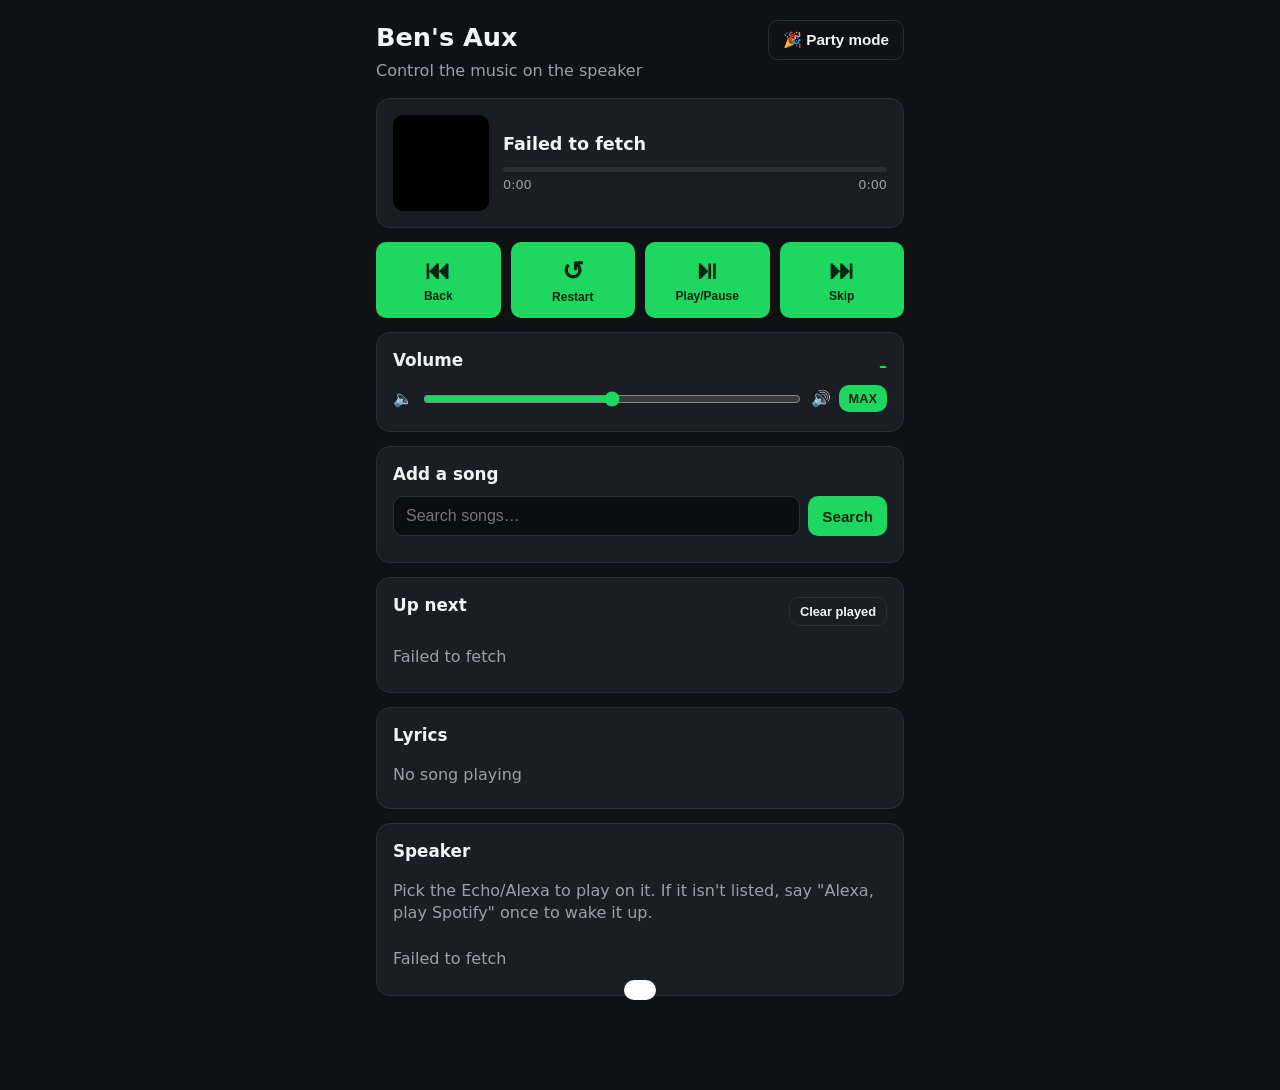
==== index.html @ 4b793a37 "Always load fresh config" ====
<!doctype html>
<html lang="en">
<head>
  <meta charset="utf-8">
  <meta name="viewport" content="width=device-width, initial-scale=1">
  <title>Aux Control</title>
  <link rel="stylesheet" href="style.css">
</head>
<body>
  <main class="wrap">
    <header class="top">
      <div>
        <h1 id="partyName">Aux Control</h1>
        <p class="sub">Control the music on the speaker</p>
      </div>
      <button id="partyBtn" class="ghost hidden">🎉 Party mode</button>
    </header>

    <section id="gate" class="card hidden">
      <h2>Enter the access code</h2>
      <form id="gateForm" class="row">
        <input id="gateInput" type="password" placeholder="Code" autocomplete="off">
        <button type="submit">Unlock</button>
      </form>
      <p id="gateMsg" class="muted"></p>
    </section>

    <div id="app" class="hidden">
      <section class="card now">
        <img id="art" alt="" src="[data-uri]">
        <div class="meta">
          <div id="title" class="title">Nothing playing</div>
          <div id="artist" class="muted"></div>
          <div class="bar"><div id="progress"></div></div>
          <div class="times"><span id="tNow">0:00</span><span id="tDur">0:00</span></div>
        </div>
      </section>

      <section class="controls">
        <button data-act="previous" title="Previous song">⏮<span>Back</span></button>
        <button data-act="restart" title="Restart this song">↺<span>Restart</span></button>
        <button data-act="toggle" id="playBtn" title="Play / pause"><b>⏯</b><span>Play/Pause</span></button>
        <button data-act="next" title="Skip">⏭<span>Skip</span></button>
      </section>

      <section class="card">
        <div class="row between"><h2>Volume</h2><span id="volVal" class="vol-val">–</span></div>
        <div class="row center">
          <span>🔈</span>
          <input id="vol" type="range" min="0" max="100" step="1" value="50">
          <span>🔊</span>
          <button id="volMax" class="small">MAX</button>
        </div>
        <p id="volNote" class="muted small-txt hidden">This speaker doesn't let Spotify change its volume.</p>
      </section>

      <section class="card">
        <h2>Add a song</h2>
        <form id="searchForm" class="row">
          <input id="q" type="search" placeholder="Search songs…" autocomplete="off">
          <button type="submit">Search</button>
        </form>
        <ul id="results" class="list"></ul>
      </section>

      <section class="card">
        <div class="row between"><h2>Up next</h2><button id="clearPlayed" class="ghost small">Clear played</button></div>
        <div id="startBanner" class="banner hidden">
          <span>The party queue isn't what's playing right now.</span>
          <button id="startQueue" class="small">▶ Start party queue</button>
        </div>
        <ul id="queue" class="list"></ul>
      </section>

      <section class="card">
        <div class="row between"><h2>Lyrics</h2><span id="lyrSrc" class="muted small-txt"></span></div>
        <div id="lyrics" class="lyrics"><p class="muted">No song playing</p></div>
      </section>

      <section class="card">
        <h2>Speaker</h2>
        <p class="muted">Pick the Echo/Alexa to play on it. If it isn't listed, say "Alexa, play Spotify" once to wake it up.</p>
        <ul id="devices" class="list"></ul>
      </section>
    </div>

    <div id="toast" class="toast"></div>
  </main>

  <div id="party" class="party hidden">
    <div id="partyBg" class="party-bg"></div>
    <button id="partyExit" class="party-exit" title="Exit">✕</button>
    <div class="party-inner">
      <img id="pArt" alt="">
      <div class="party-meta">
        <div id="pTitle" class="p-title"></div>
        <div id="pArtist" class="p-artist"></div>
        <div class="bar p-bar"><div id="pProgress"></div></div>
        <div id="pLyric" class="p-lyric"></div>
        <div id="pLyricNext" class="p-lyric-next"></div>
        <div id="pNext" class="p-next"></div>
      </div>
    </div>
  </div>

  <script>
    // Load config + app fresh every time (GitHub Pages caches files for ~10 min).
    (function () {
      var v = Date.now();
      function load(src, cb) { var s = document.createElement("script"); s.src = src + "?v=" + v; s.onload = cb; document.body.appendChild(s); }
      load("config.js", function () { load("app.js"); });
    })();
  </script>
</body>
</html>
---- style.css ----
:root {
  --bg: #0f1115; --card: #1a1d24; --text: #f2f3f5; --muted: #9aa0ab;
  --accent: #1ed760; --accent-ink: #06240f; --line: #2a2e37;
}
* { box-sizing: border-box; }
body { margin: 0; background: var(--bg); color: var(--text);
  font: 16px/1.4 system-ui, -apple-system, Segoe UI, Roboto, sans-serif; }
.wrap { max-width: 560px; margin: 0 auto; padding: 20px 16px 80px; }
header h1 { margin: 0; font-size: 1.6rem; }
.sub, .muted { color: var(--muted); }
.sub { margin: 4px 0 16px; }
.hidden { display: none !important; }
.card { background: var(--card); border: 1px solid var(--line); border-radius: 14px; padding: 16px; margin-bottom: 14px; }
.card h2 { margin: 0 0 10px; font-size: 1.05rem; }
.now { display: flex; gap: 14px; align-items: center; }
#art { width: 96px; height: 96px; border-radius: 10px; object-fit: cover; background: #000; flex: none; }
.meta { flex: 1; min-width: 0; }
.title { font-weight: 700; font-size: 1.1rem; white-space: nowrap; overflow: hidden; text-overflow: ellipsis; }
.bar { height: 5px; background: var(--line); border-radius: 3px; margin-top: 10px; overflow: hidden; }
#progress { height: 100%; width: 0; background: var(--accent); transition: width .5s linear; }
.times { display: flex; justify-content: space-between; font-size: .8rem; color: var(--muted); margin-top: 4px; }
.controls { display: grid; grid-template-columns: repeat(4, 1fr); gap: 10px; margin-bottom: 14px; }
.controls button { font-size: 1.6rem; padding: 14px 4px; display: flex; flex-direction: column; align-items: center; gap: 4px; }
.controls button span { font-size: .75rem; font-weight: 600; }
button { background: var(--accent); color: var(--accent-ink); border: 0; border-radius: 10px;
  padding: 10px 14px; font-weight: 700; cursor: pointer; font-size: .95rem; }
button:active { transform: scale(.97); }
button.ghost { background: transparent; color: var(--text); border: 1px solid var(--line); }
button:disabled { opacity: .5; cursor: default; }
.row { display: flex; gap: 8px; }
input { flex: 1; min-width: 0; background: #0b0d11; color: var(--text); border: 1px solid var(--line);
  border-radius: 10px; padding: 10px 12px; font-size: 1rem; }
.list { list-style: none; margin: 10px 0 0; padding: 0; }
.list li { display: flex; align-items: center; gap: 10px; padding: 8px 0; border-top: 1px solid var(--line); }
.list li:first-child { border-top: 0; }
.list img { width: 42px; height: 42px; border-radius: 6px; flex: none; }
.list .txt { flex: 1; min-width: 0; }
.list .txt div { white-space: nowrap; overflow: hidden; text-overflow: ellipsis; }
.list .txt .muted { font-size: .85rem; }
.active-dev { color: var(--accent); font-weight: 700; }
.toast { position: fixed; left: 50%; bottom: 20px; transform: translateX(-50%) translateY(120px);
  background: #fff; color: #111; padding: 10px 16px; border-radius: 999px; font-weight: 600;
  transition: transform .25s; max-width: 90vw; text-align: center; }
.toast.show { transform: translateX(-50%) translateY(0); }
pre { white-space: pre-wrap; word-break: break-all; background: #0b0d11; padding: 12px; border-radius: 10px; border: 1px solid var(--line); }
a { color: var(--accent); }
ol li { margin-bottom: 8px; }
code { background: #0b0d11; padding: 1px 5px; border-radius: 4px; }

/* ---- v2 additions ---- */
.top { display: flex; justify-content: space-between; align-items: flex-start; gap: 10px; }
.row.between { justify-content: space-between; align-items: center; }
.row.center { align-items: center; }
.small { padding: 6px 10px; font-size: .8rem; }
.small-txt { font-size: .8rem; margin: 8px 0 0; }
.vol-val { font-weight: 700; color: var(--accent); }
input[type=range] { flex: 1; accent-color: var(--accent); padding: 0; border: 0; background: transparent; height: 28px; }
.banner { display: flex; gap: 10px; align-items: center; justify-content: space-between; flex-wrap: wrap;
  background: #23301f; border: 1px solid #2f5a2a; padding: 10px; border-radius: 10px; margin-top: 10px; font-size: .9rem; }
.qbtns { display: flex; gap: 4px; flex: none; }
.qbtns button { padding: 6px 8px; font-size: .85rem; background: #2a2e37; color: var(--text); }
.qbtns button.del { color: #ff8080; }
.list li.playing .txt div:first-child { color: var(--accent); font-weight: 700; }
.lyrics { max-height: 260px; overflow-y: auto; scroll-behavior: smooth; }
.lyrics p { margin: 6px 0; color: var(--muted); transition: color .2s, transform .2s; }
.lyrics p.cur { color: var(--text); font-weight: 700; transform-origin: left; transform: scale(1.04); }
/* party mode */
.party { position: fixed; inset: 0; z-index: 50; background: #000; color: #fff; overflow: hidden; }
.party-bg { position: absolute; inset: -40px; background-size: cover; background-position: center; filter: blur(40px) brightness(.45); transform: scale(1.1); }
.party-exit { position: absolute; top: 16px; right: 16px; z-index: 2; background: rgba(0,0,0,.4); color: #fff; font-size: 1.2rem; }
.party-inner { position: relative; z-index: 1; height: 100%; display: flex; align-items: center; justify-content: center; gap: 5vw; padding: 5vw; }
#pArt { width: min(42vw, 70vh); aspect-ratio: 1; border-radius: 16px; box-shadow: 0 20px 60px rgba(0,0,0,.6); object-fit: cover; }
.party-meta { flex: 1; min-width: 0; max-width: 700px; }
.p-title { font-size: clamp(1.8rem, 5vw, 4.5rem); font-weight: 800; line-height: 1.05; }
.p-artist { font-size: clamp(1.1rem, 2.5vw, 2rem); opacity: .8; margin-top: 8px; }
.p-bar { height: 8px; margin-top: 24px; background: rgba(255,255,255,.2); }
#pProgress { height: 100%; width: 0; background: #fff; transition: width .5s linear; }
.p-lyric { font-size: clamp(1.3rem, 3vw, 2.6rem); font-weight: 700; margin-top: 32px; min-height: 1.2em; }
.p-lyric-next { font-size: clamp(1rem, 2vw, 1.6rem); opacity: .5; margin-top: 8px; min-height: 1.2em; }
.p-next { margin-top: 32px; opacity: .75; font-size: clamp(.9rem, 1.6vw, 1.3rem); }
@media (max-width: 700px) {
  .party-inner { flex-direction: column; text-align: center; }
  #pArt { width: 70vw; }
}
p > input { width: 100%; }
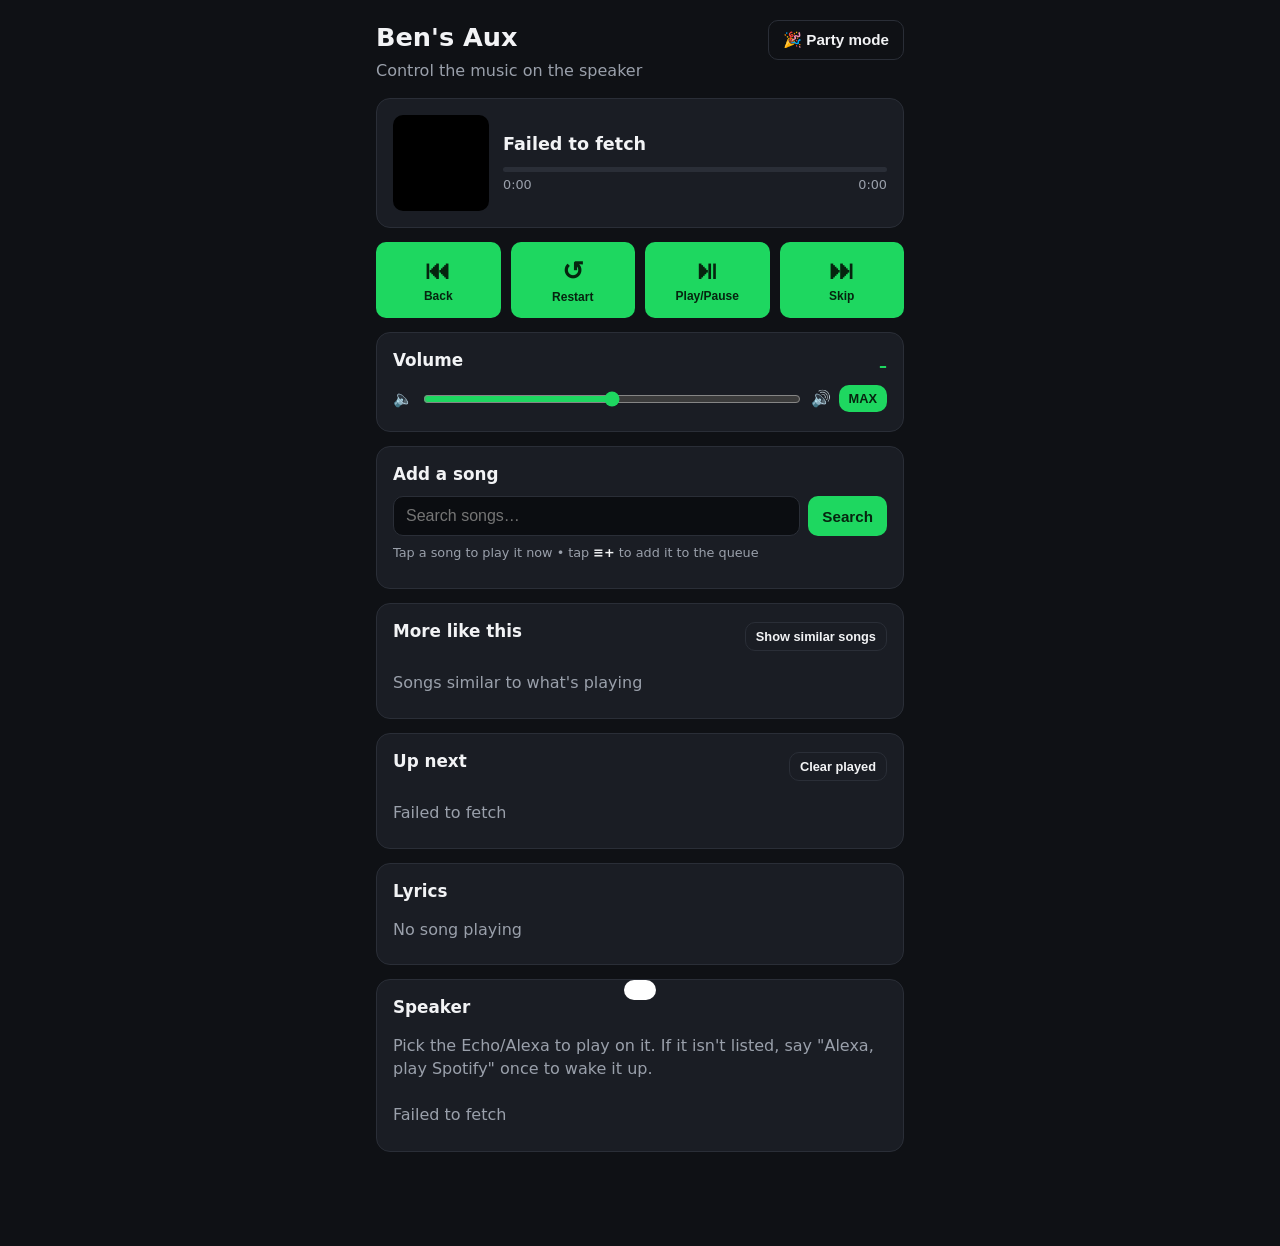
==== commit 31d79cb5: "Tap to play now, queue icon, More like this" ====
--- a/index.html
+++ b/index.html
@@ -60,7 +60,13 @@
           <input id="q" type="search" placeholder="Search songs…" autocomplete="off">
           <button type="submit">Search</button>
         </form>
+        <p class="muted small-txt">Tap a song to play it now • tap <span class="qicon-inline">≡+</span> to add it to the queue</p>
         <ul id="results" class="list"></ul>
+      </section>
+
+      <section class="card">
+        <div class="row between"><h2>More like this</h2><button id="simBtn" class="ghost small">Show similar songs</button></div>
+        <ul id="similar" class="list"><li class="muted">Songs similar to what's playing</li></ul>
       </section>
 
       <section class="card">
--- a/style.css
+++ b/style.css
@@ -83,3 +83,14 @@
   #pArt { width: 70vw; }
 }
 p > input { width: 100%; }
+
+/* ---- v3: tap-to-play rows ---- */
+.list li.song { cursor: pointer; border-radius: 8px; padding-left: 6px; padding-right: 4px; transition: background .15s; }
+.list li.song:hover { background: #22262e; }
+.list li.song:active { background: #2a2f39; }
+.list li.song.busy { opacity: .5; pointer-events: none; }
+.play-hint { color: var(--muted); font-size: .9rem; flex: none; }
+.list li.song:hover .play-hint { color: var(--accent); }
+.qbtn { background: #2a2e37; color: var(--text); padding: 8px; display: grid; place-items: center; flex: none; min-width: 40px; }
+.qbtn:hover { background: var(--accent); color: var(--accent-ink); }
+.qicon-inline { font-weight: 700; color: var(--text); }
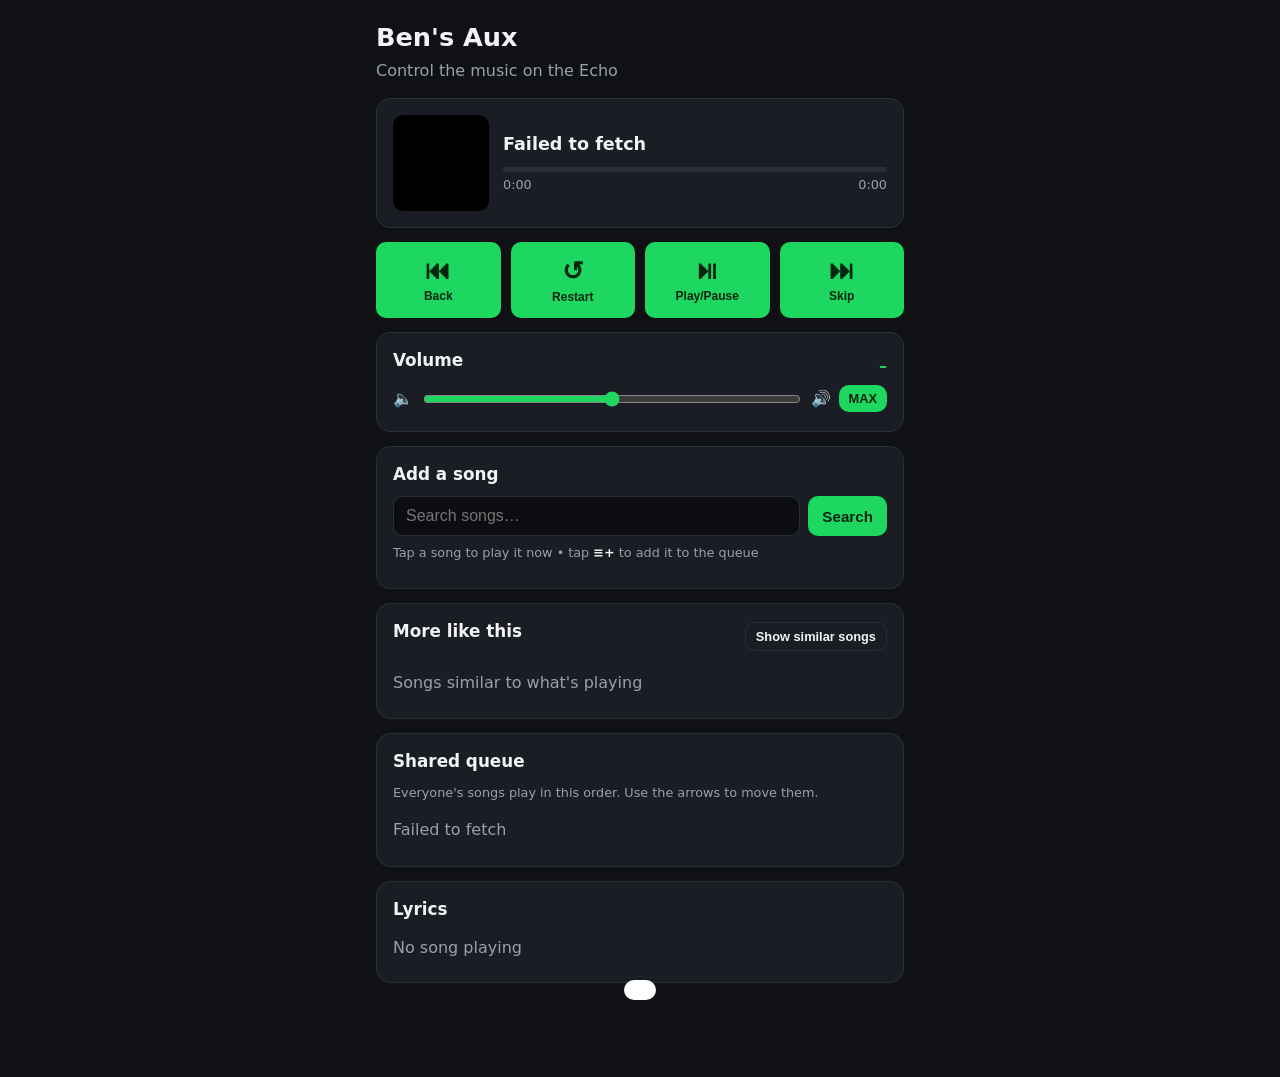
==== commit 737ec9e8: "Echo Plus only, shared queue, remove party mode" ====
--- a/index.html
+++ b/index.html
@@ -11,9 +11,8 @@
     <header class="top">
       <div>
         <h1 id="partyName">Aux Control</h1>
-        <p class="sub">Control the music on the speaker</p>
+        <p class="sub">Control the music on the Echo</p>
       </div>
-      <button id="partyBtn" class="ghost hidden">🎉 Party mode</button>
     </header>
 
     <section id="gate" class="card hidden">
@@ -35,6 +34,11 @@
           <div class="times"><span id="tNow">0:00</span><span id="tDur">0:00</span></div>
         </div>
       </section>
+
+      <div id="echoNotice" class="banner hidden" style="margin:0 0 14px">
+        <span id="echoNoticeTxt"></span>
+        <button id="moveToEcho" class="small">Move to Echo</button>
+      </div>
 
       <section class="controls">
         <button data-act="previous" title="Previous song">⏮<span>Back</span></button>
@@ -70,11 +74,8 @@
       </section>
 
       <section class="card">
-        <div class="row between"><h2>Up next</h2><button id="clearPlayed" class="ghost small">Clear played</button></div>
-        <div id="startBanner" class="banner hidden">
-          <span>The party queue isn't what's playing right now.</span>
-          <button id="startQueue" class="small">▶ Start party queue</button>
-        </div>
+        <h2>Shared queue</h2>
+        <p class="muted small-txt" style="margin:0 0 4px">Everyone's songs play in this order. Use the arrows to move them.</p>
         <ul id="queue" class="list"></ul>
       </section>
 
@@ -83,31 +84,10 @@
         <div id="lyrics" class="lyrics"><p class="muted">No song playing</p></div>
       </section>
 
-      <section class="card">
-        <h2>Speaker</h2>
-        <p class="muted">Pick the Echo/Alexa to play on it. If it isn't listed, say "Alexa, play Spotify" once to wake it up.</p>
-        <ul id="devices" class="list"></ul>
-      </section>
     </div>
 
     <div id="toast" class="toast"></div>
   </main>
-
-  <div id="party" class="party hidden">
-    <div id="partyBg" class="party-bg"></div>
-    <button id="partyExit" class="party-exit" title="Exit">✕</button>
-    <div class="party-inner">
-      <img id="pArt" alt="">
-      <div class="party-meta">
-        <div id="pTitle" class="p-title"></div>
-        <div id="pArtist" class="p-artist"></div>
-        <div class="bar p-bar"><div id="pProgress"></div></div>
-        <div id="pLyric" class="p-lyric"></div>
-        <div id="pLyricNext" class="p-lyric-next"></div>
-        <div id="pNext" class="p-next"></div>
-      </div>
-    </div>
-  </div>
 
   <script>
     // Load config + app fresh every time (GitHub Pages caches files for ~10 min).
--- a/style.css
+++ b/style.css
@@ -64,24 +64,6 @@
 .lyrics { max-height: 260px; overflow-y: auto; scroll-behavior: smooth; }
 .lyrics p { margin: 6px 0; color: var(--muted); transition: color .2s, transform .2s; }
 .lyrics p.cur { color: var(--text); font-weight: 700; transform-origin: left; transform: scale(1.04); }
-/* party mode */
-.party { position: fixed; inset: 0; z-index: 50; background: #000; color: #fff; overflow: hidden; }
-.party-bg { position: absolute; inset: -40px; background-size: cover; background-position: center; filter: blur(40px) brightness(.45); transform: scale(1.1); }
-.party-exit { position: absolute; top: 16px; right: 16px; z-index: 2; background: rgba(0,0,0,.4); color: #fff; font-size: 1.2rem; }
-.party-inner { position: relative; z-index: 1; height: 100%; display: flex; align-items: center; justify-content: center; gap: 5vw; padding: 5vw; }
-#pArt { width: min(42vw, 70vh); aspect-ratio: 1; border-radius: 16px; box-shadow: 0 20px 60px rgba(0,0,0,.6); object-fit: cover; }
-.party-meta { flex: 1; min-width: 0; max-width: 700px; }
-.p-title { font-size: clamp(1.8rem, 5vw, 4.5rem); font-weight: 800; line-height: 1.05; }
-.p-artist { font-size: clamp(1.1rem, 2.5vw, 2rem); opacity: .8; margin-top: 8px; }
-.p-bar { height: 8px; margin-top: 24px; background: rgba(255,255,255,.2); }
-#pProgress { height: 100%; width: 0; background: #fff; transition: width .5s linear; }
-.p-lyric { font-size: clamp(1.3rem, 3vw, 2.6rem); font-weight: 700; margin-top: 32px; min-height: 1.2em; }
-.p-lyric-next { font-size: clamp(1rem, 2vw, 1.6rem); opacity: .5; margin-top: 8px; min-height: 1.2em; }
-.p-next { margin-top: 32px; opacity: .75; font-size: clamp(.9rem, 1.6vw, 1.3rem); }
-@media (max-width: 700px) {
-  .party-inner { flex-direction: column; text-align: center; }
-  #pArt { width: 70vw; }
-}
 p > input { width: 100%; }
 
 /* ---- v3: tap-to-play rows ---- */
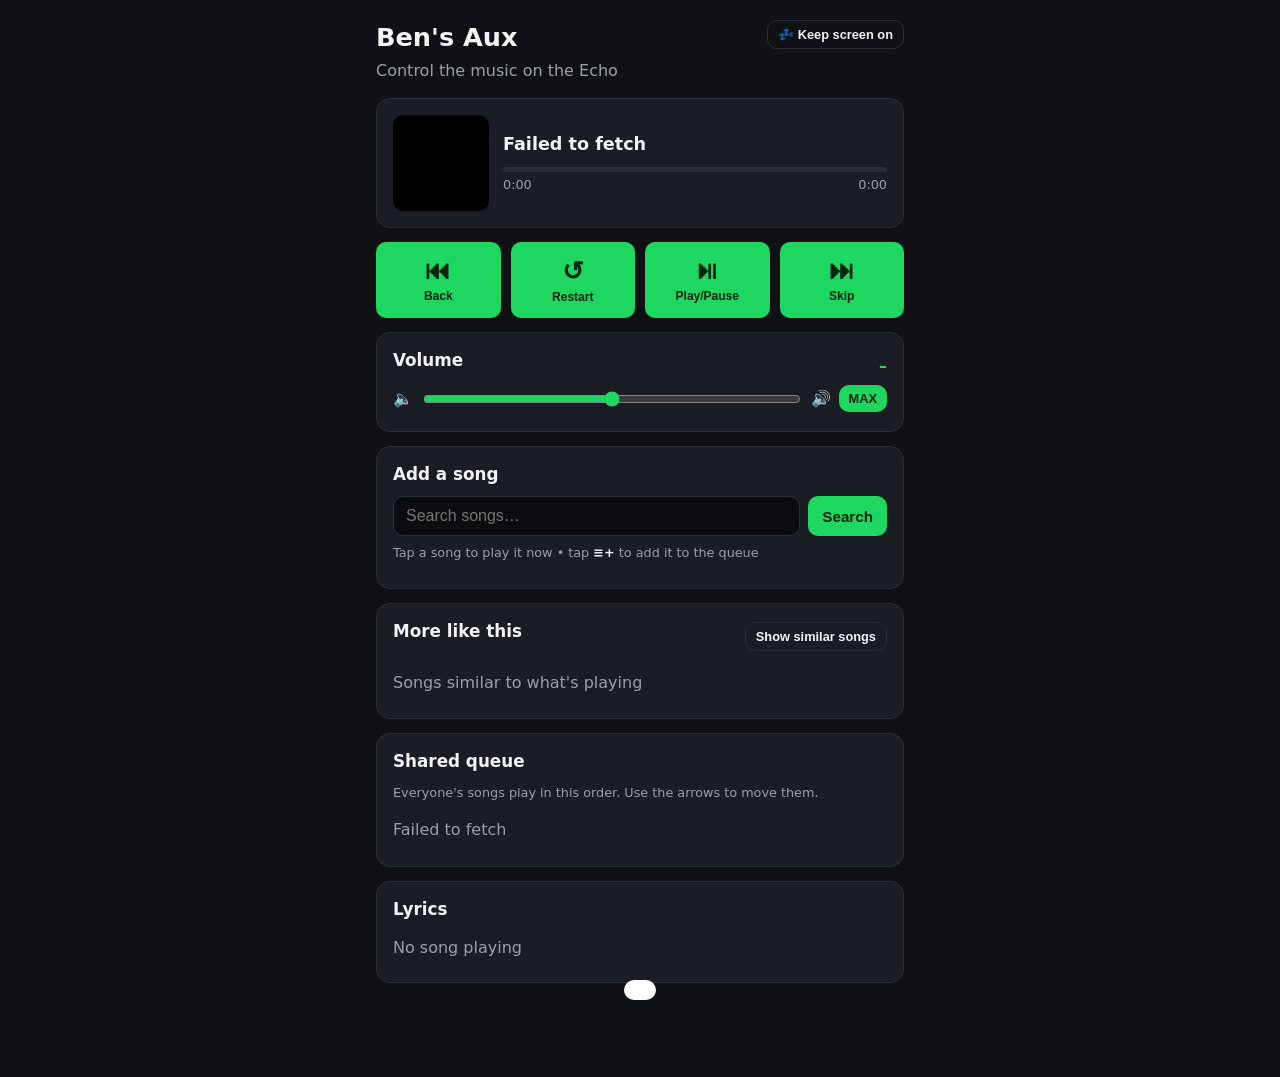
==== commit cdb6490f: "Return to shared queue after Alexa requests; keep-screen-on" ====
--- a/index.html
+++ b/index.html
@@ -13,6 +13,7 @@
         <h1 id="partyName">Aux Control</h1>
         <p class="sub">Control the music on the Echo</p>
       </div>
+      <button id="wakeBtn" class="ghost small" title="Leave one device open with this on so the queue takes over after Alexa requests">💤 Keep screen on</button>
     </header>
 
     <section id="gate" class="card hidden">
--- a/style.css
+++ b/style.css
@@ -76,3 +76,5 @@
 .qbtn { background: #2a2e37; color: var(--text); padding: 8px; display: grid; place-items: center; flex: none; min-width: 40px; }
 .qbtn:hover { background: var(--accent); color: var(--accent-ink); }
 .qicon-inline { font-weight: 700; color: var(--text); }
+
+#wakeBtn.on { border-color: var(--accent); color: var(--accent); }
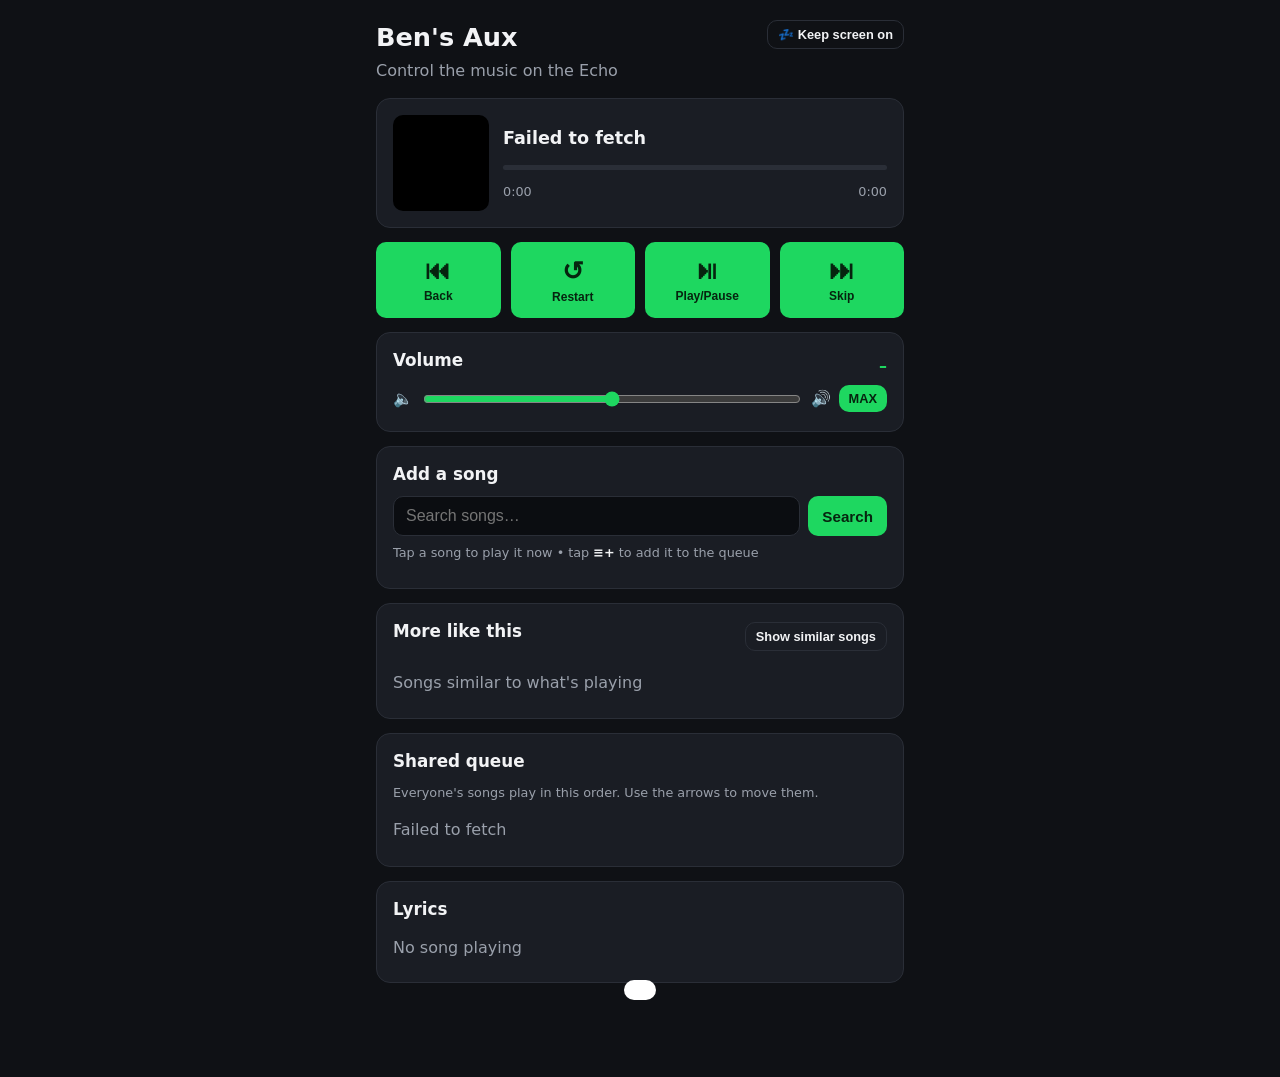
==== commit 46ca5392: "Drag the progress bar to seek within a song" ====
--- a/index.html
+++ b/index.html
@@ -5,6 +5,14 @@
   <meta name="viewport" content="width=device-width, initial-scale=1">
   <title>Aux Control</title>
   <link rel="stylesheet" href="style.css">
+  <link rel="icon" type="image/svg+xml" href="icons/icon.svg">
+  <link rel="apple-touch-icon" href="icons/apple-touch-icon.png">
+  <link rel="manifest" href="manifest.webmanifest">
+  <meta name="theme-color" content="#0f1115">
+  <meta name="apple-mobile-web-app-capable" content="yes">
+  <meta name="mobile-web-app-capable" content="yes">
+  <meta name="apple-mobile-web-app-title" content="Aux">
+  <meta name="apple-mobile-web-app-status-bar-style" content="black">
 </head>
 <body>
   <main class="wrap">
@@ -31,7 +39,7 @@
         <div class="meta">
           <div id="title" class="title">Nothing playing</div>
           <div id="artist" class="muted"></div>
-          <div class="bar"><div id="progress"></div></div>
+          <input id="seek" type="range" min="0" max="1000" step="1" value="0" disabled aria-label="Song position" title="Drag to jump around in the song">
           <div class="times"><span id="tNow">0:00</span><span id="tDur">0:00</span></div>
         </div>
       </section>
--- a/style.css
+++ b/style.css
@@ -16,8 +16,6 @@
 #art { width: 96px; height: 96px; border-radius: 10px; object-fit: cover; background: #000; flex: none; }
 .meta { flex: 1; min-width: 0; }
 .title { font-weight: 700; font-size: 1.1rem; white-space: nowrap; overflow: hidden; text-overflow: ellipsis; }
-.bar { height: 5px; background: var(--line); border-radius: 3px; margin-top: 10px; overflow: hidden; }
-#progress { height: 100%; width: 0; background: var(--accent); transition: width .5s linear; }
 .times { display: flex; justify-content: space-between; font-size: .8rem; color: var(--muted); margin-top: 4px; }
 .controls { display: grid; grid-template-columns: repeat(4, 1fr); gap: 10px; margin-bottom: 14px; }
 .controls button { font-size: 1.6rem; padding: 14px 4px; display: flex; flex-direction: column; align-items: center; gap: 4px; }
@@ -78,3 +76,19 @@
 .qicon-inline { font-weight: 700; color: var(--text); }
 
 #wakeBtn.on { border-color: var(--accent); color: var(--accent); }
+
+/* ---- v4: draggable song position ---- */
+#seek { display: block; width: 100%; height: 22px; margin: 6px 0 0; padding: 0; border: 0; background: transparent;
+  -webkit-appearance: none; appearance: none; cursor: pointer; touch-action: none; --pct: 0%; }
+#seek:disabled { cursor: default; opacity: 1; }
+#seek:focus { outline: none; }
+#seek::-webkit-slider-runnable-track { height: 5px; border-radius: 3px;
+  background: linear-gradient(to right, var(--accent) var(--pct), var(--line) var(--pct)); }
+#seek::-webkit-slider-thumb { -webkit-appearance: none; appearance: none; width: 14px; height: 14px; margin-top: -4.5px;
+  border-radius: 50%; background: #fff; border: 0; box-shadow: 0 1px 3px rgba(0,0,0,.5); transition: transform .15s; }
+#seek:active::-webkit-slider-thumb, #seek:focus-visible::-webkit-slider-thumb { transform: scale(1.3); }
+#seek:disabled::-webkit-slider-thumb { visibility: hidden; }
+#seek::-moz-range-track { height: 5px; border-radius: 3px; background: var(--line); }
+#seek::-moz-range-progress { height: 5px; border-radius: 3px; background: var(--accent); }
+#seek::-moz-range-thumb { width: 14px; height: 14px; border-radius: 50%; background: #fff; border: 0; box-shadow: 0 1px 3px rgba(0,0,0,.5); }
+#seek:disabled::-moz-range-thumb { visibility: hidden; }
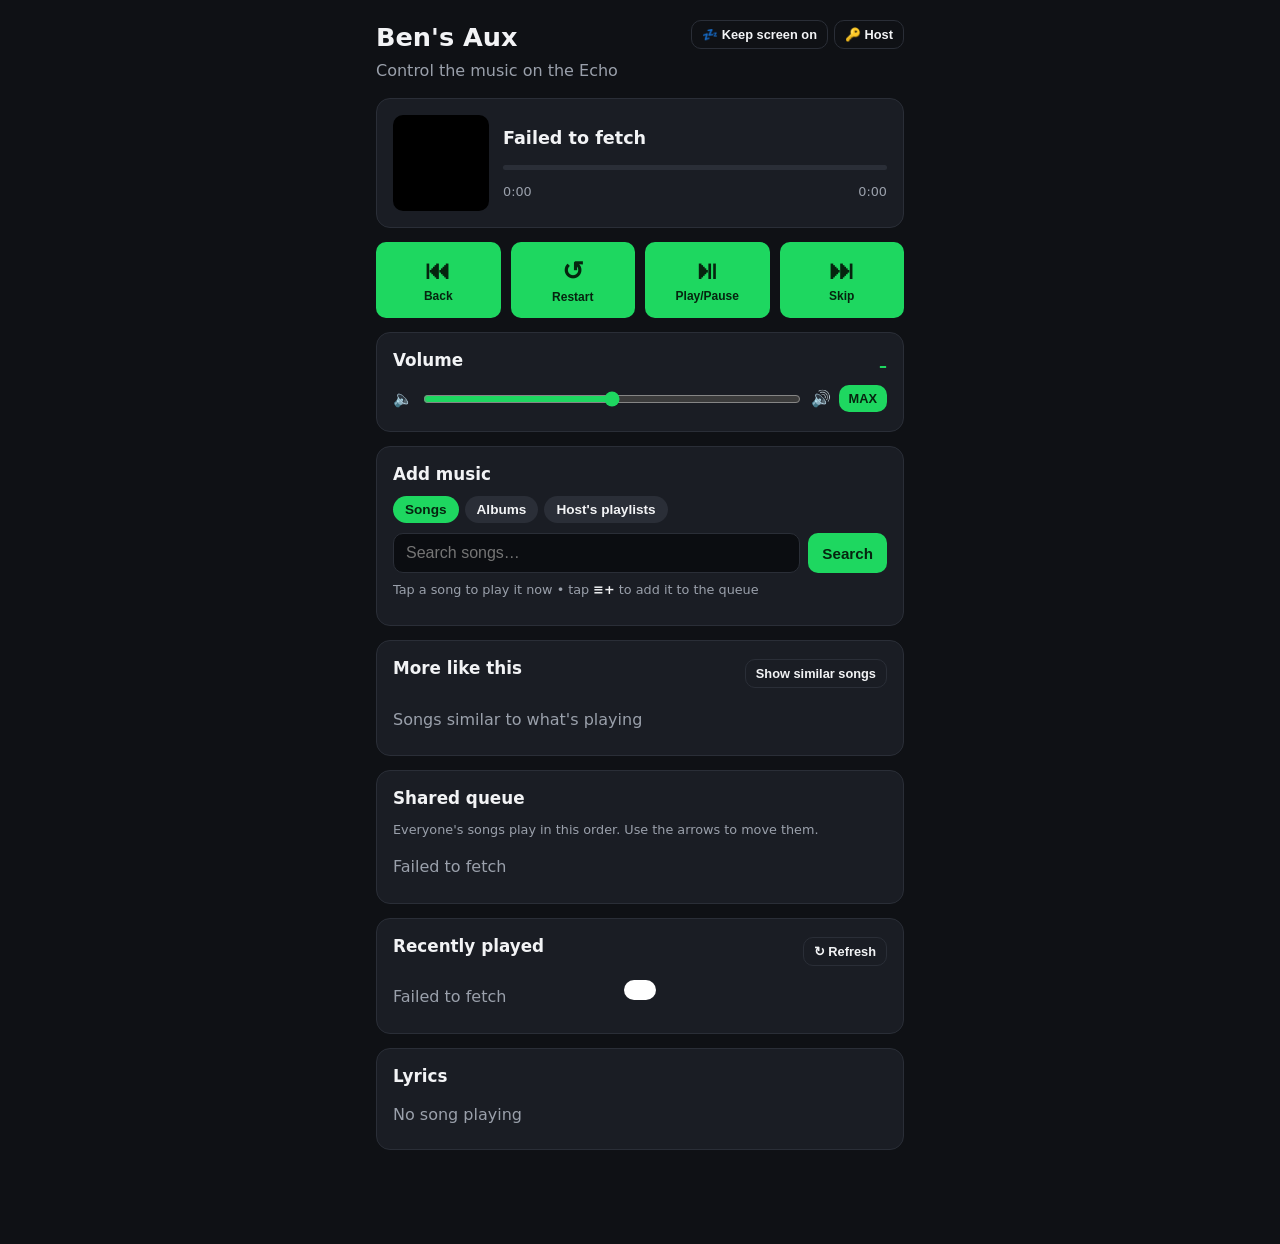
==== commit 9cff4fc7: "Host controls, duplicate check, recently played, queue times, add albums and playlists" ====
--- a/index.html
+++ b/index.html
@@ -21,7 +21,10 @@
         <h1 id="partyName">Aux Control</h1>
         <p class="sub">Control the music on the Echo</p>
       </div>
-      <button id="wakeBtn" class="ghost small" title="Leave one device open with this on so the queue takes over after Alexa requests">💤 Keep screen on</button>
+      <div class="top-btns">
+        <button id="wakeBtn" class="ghost small" title="Leave one device open with this on so the queue takes over after Alexa requests">💤 Keep screen on</button>
+        <button id="hostBtn" class="ghost small" title="Host controls">🔑 Host</button>
+      </div>
     </header>
 
     <section id="gate" class="card hidden">
@@ -34,6 +37,48 @@
     </section>
 
     <div id="app" class="hidden">
+      <section id="hostLogin" class="card hidden">
+        <h2>Host login</h2>
+        <form id="hostForm" class="row">
+          <input id="hostInput" type="password" placeholder="Host password" autocomplete="current-password">
+          <button type="submit">Log in</button>
+        </form>
+        <p id="hostMsg" class="muted small-txt"></p>
+      </section>
+
+      <section id="admin" class="card admin hidden">
+        <div class="row between"><h2>Host controls</h2><button id="hostOut" class="ghost small">Log out</button></div>
+        <button id="lockAll" class="lock-all">🔒 Lock everything</button>
+        <p class="muted small-txt">Changes reach everyone's page within about 12 seconds. Host controls are never locked for you.</p>
+        <div class="toggles">
+          <label><input type="checkbox" data-set="lp"> Lock skip, pause and seeking</label>
+          <label><input type="checkbox" data-set="lv"> Lock volume</label>
+          <label><input type="checkbox" data-set="la"> Lock adding songs</label>
+          <label><input type="checkbox" data-set="lq"> Lock moving and removing queued songs</label>
+          <label><input type="checkbox" data-set="np"> Turn off "Play now" for guests (songs go in the queue)</label>
+          <label><input type="checkbox" data-set="ab"> Turn off adding whole albums and playlists</label>
+          <label><input type="checkbox" data-set="dp"> Block songs that are already queued</label>
+          <label><input type="checkbox" data-set="ex"> Block explicit songs</label>
+          <label><input type="checkbox" data-set="hr"> Hide "Recently played" from guests</label>
+        </div>
+        <div class="admin-row">
+          <span>Guest volume limit</span>
+          <input id="capVol" type="range" min="10" max="100" step="5" value="100">
+          <b id="capVal" class="vol-val">100%</b>
+        </div>
+        <form id="msgForm" class="row admin-row">
+          <input id="msgInput" maxlength="80" placeholder="Message to everyone (shows at the top)">
+          <button type="submit" class="small">Post</button>
+        </form>
+        <div class="row wrap-row">
+          <button id="msgClear" class="ghost small">Remove message</button>
+          <button id="clearQueue" class="ghost small danger">Clear the queue</button>
+        </div>
+      </section>
+
+      <div id="hostMsgBanner" class="banner msg hidden" style="margin:0 0 14px"><span>📣</span><span id="hostMsgTxt"></span></div>
+      <div id="lockBanner" class="banner lock hidden" style="margin:0 0 14px"><span id="lockTxt"></span></div>
+
       <section class="card now">
         <img id="art" alt="" src="[data-uri]">
         <div class="meta">
@@ -65,15 +110,21 @@
           <button id="volMax" class="small">MAX</button>
         </div>
         <p id="volNote" class="muted small-txt hidden">This speaker doesn't let Spotify change its volume.</p>
+        <p id="volLimit" class="muted small-txt hidden"></p>
       </section>
 
       <section class="card">
-        <h2>Add a song</h2>
+        <h2>Add music</h2>
+        <div id="searchTabs" class="tabs" role="tablist">
+          <button type="button" data-mode="track" class="on" role="tab" aria-selected="true">Songs</button>
+          <button type="button" data-mode="album" role="tab" aria-selected="false">Albums</button>
+          <button type="button" data-mode="playlist" role="tab" aria-selected="false">Host's playlists</button>
+        </div>
         <form id="searchForm" class="row">
           <input id="q" type="search" placeholder="Search songs…" autocomplete="off">
           <button type="submit">Search</button>
         </form>
-        <p class="muted small-txt">Tap a song to play it now • tap <span class="qicon-inline">≡+</span> to add it to the queue</p>
+        <p id="addHint" class="muted small-txt">Tap a song to play it now • tap <span class="qicon-inline">≡+</span> to add it to the queue</p>
         <ul id="results" class="list"></ul>
       </section>
 
@@ -83,9 +134,14 @@
       </section>
 
       <section class="card">
-        <h2>Shared queue</h2>
+        <div class="row between"><h2>Shared queue</h2><span id="qTotal" class="muted small-txt q-total"></span></div>
         <p class="muted small-txt" style="margin:0 0 4px">Everyone's songs play in this order. Use the arrows to move them.</p>
         <ul id="queue" class="list"></ul>
+      </section>
+
+      <section id="recentCard" class="card">
+        <div class="row between"><h2>Recently played</h2><button id="recentBtn" class="ghost small">↻ Refresh</button></div>
+        <ul id="recent" class="list"><li class="muted">Loading…</li></ul>
       </section>
 
       <section class="card">
--- a/style.css
+++ b/style.css
@@ -92,3 +92,33 @@
 #seek::-moz-range-progress { height: 5px; border-radius: 3px; background: var(--accent); }
 #seek::-moz-range-thumb { width: 14px; height: 14px; border-radius: 50%; background: #fff; border: 0; box-shadow: 0 1px 3px rgba(0,0,0,.5); }
 #seek:disabled::-moz-range-thumb { visibility: hidden; }
+
+/* ---- v5: host controls, album/playlist tabs, queue times ---- */
+.top-btns { display: flex; gap: 6px; flex-wrap: wrap; justify-content: flex-end; }
+#hostBtn.on { border-color: var(--accent); color: var(--accent); }
+.tabs { display: flex; gap: 6px; margin: 0 0 10px; flex-wrap: wrap; }
+.tabs button { background: #2a2e37; color: var(--text); padding: 6px 12px; font-size: .85rem; border-radius: 999px; }
+.tabs button.on { background: var(--accent); color: var(--accent-ink); }
+.tag { display: inline-block; font-size: .68rem; font-weight: 700; padding: 1px 5px; border-radius: 4px; vertical-align: 1px; }
+.tag.e { background: #3a3f4a; color: #d8dbe0; margin-right: 6px; }
+.tag.q { background: #23301f; color: var(--accent); }
+.list li.warn, .qbtn.warn { outline: 2px solid #e5b73b; outline-offset: -2px; }
+.addall, .addall-open { flex: none; }
+.coll-head { gap: 8px; }
+.coll-head .txt div:first-child { font-weight: 700; }
+.q-total { margin: 0 0 10px; text-align: right; }
+.eta { color: var(--text); opacity: .75; }
+.controls button.locked { opacity: .45; }
+.banner.msg { background: #1f2a3a; border-color: #2f4a6a; justify-content: flex-start; }
+.banner.lock { background: #33281a; border-color: #6a4f2a; }
+.admin { border-color: #2f5a2a; }
+.lock-all { width: 100%; padding: 12px; font-size: 1rem; margin: 2px 0 0; }
+.lock-all.on { background: #e5b73b; color: #2a1f05; }
+.toggles { display: grid; gap: 2px; margin: 12px 0; }
+.toggles label { display: flex; gap: 10px; align-items: center; padding: 7px 0; border-top: 1px solid var(--line); font-size: .92rem; cursor: pointer; }
+.toggles label:first-child { border-top: 0; }
+.toggles input[type=checkbox] { flex: none; width: 18px; height: 18px; accent-color: var(--accent); margin: 0; }
+.admin-row { display: flex; gap: 10px; align-items: center; margin: 10px 0; }
+.admin-row > span { flex: none; font-size: .92rem; }
+.wrap-row { flex-wrap: wrap; }
+button.danger { color: #ff8080; border-color: #5a2a2a; }
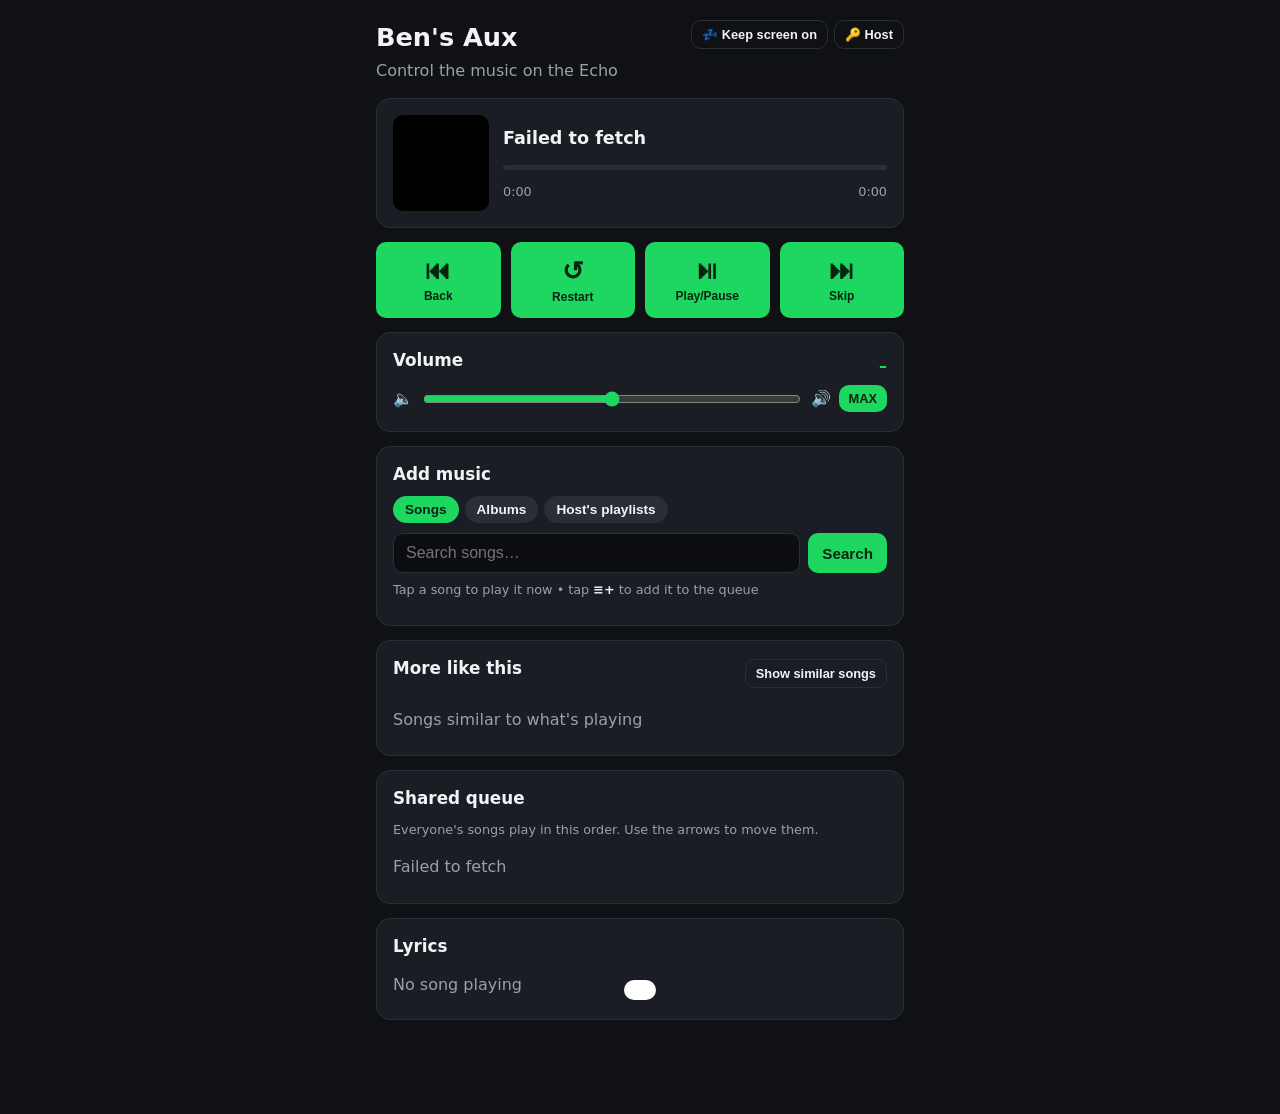
==== commit 7772ca51: "Remove recently played; scramble Spotify keys in config" ====
--- a/index.html
+++ b/index.html
@@ -59,7 +59,6 @@
           <label><input type="checkbox" data-set="ab"> Turn off adding whole albums and playlists</label>
           <label><input type="checkbox" data-set="dp"> Block songs that are already queued</label>
           <label><input type="checkbox" data-set="ex"> Block explicit songs</label>
-          <label><input type="checkbox" data-set="hr"> Hide "Recently played" from guests</label>
         </div>
         <div class="admin-row">
           <span>Guest volume limit</span>
@@ -139,11 +138,6 @@
         <ul id="queue" class="list"></ul>
       </section>
 
-      <section id="recentCard" class="card">
-        <div class="row between"><h2>Recently played</h2><button id="recentBtn" class="ghost small">↻ Refresh</button></div>
-        <ul id="recent" class="list"><li class="muted">Loading…</li></ul>
-      </section>
-
       <section class="card">
         <div class="row between"><h2>Lyrics</h2><span id="lyrSrc" class="muted small-txt"></span></div>
         <div id="lyrics" class="lyrics"><p class="muted">No song playing</p></div>
